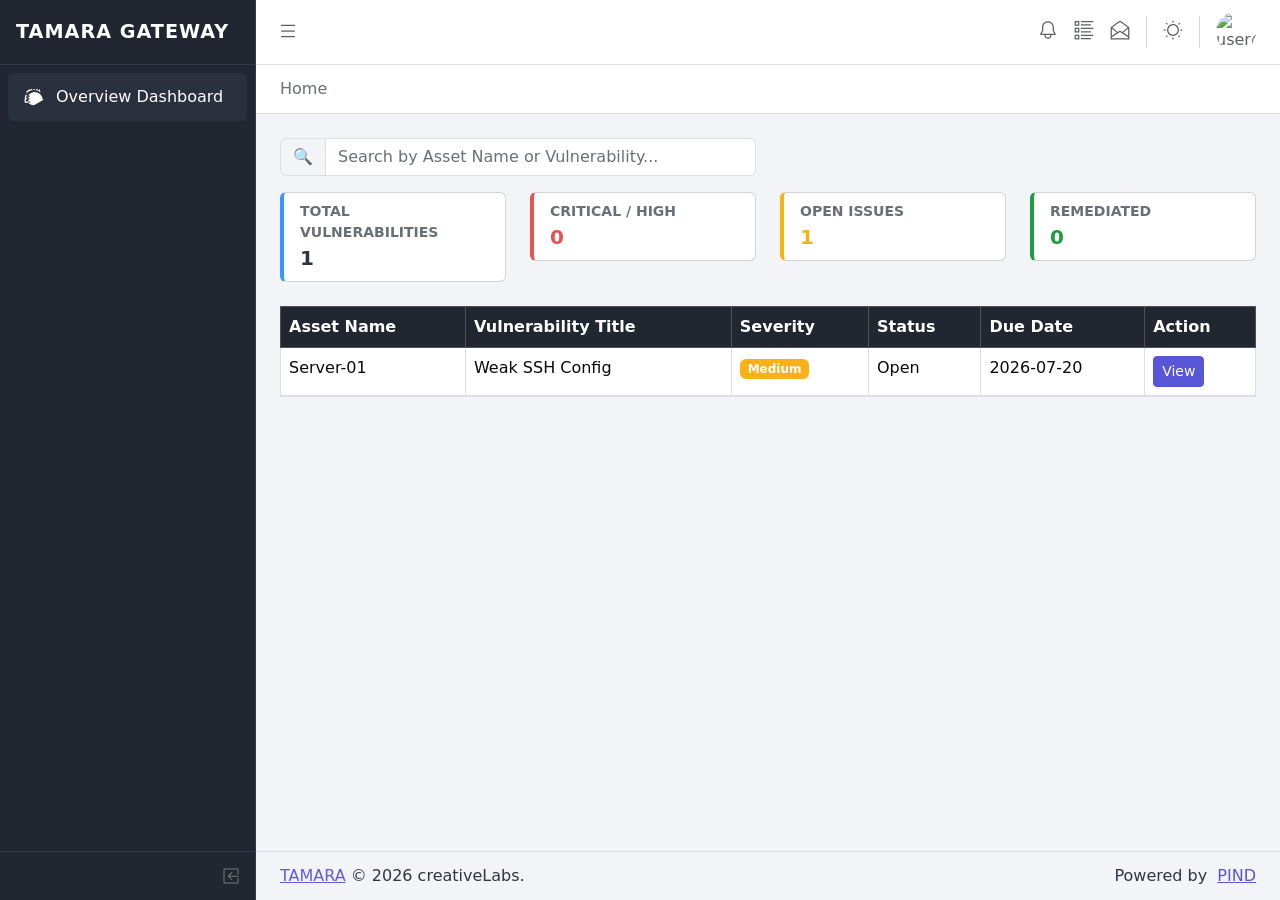
==== dashboard.html @ c519405f "Feat: Completed dynamic dashboard engine with live metrics summary and real-time search" ====
<!doctype html>

<html lang="en">
  <head>
    <base href="./" />
    <meta charset="utf-8" />
    <meta http-equiv="X-UA-Compatible" content="IE=edge" />
    <meta
      name="viewport"
      content="width=device-width, initial-scale=1.0, shrink-to-fit=no"
    />
    <meta
      name="description"
      content="CoreUI - Open Source Bootstrap Admin Template"
    />
    <meta name="author" content="Łukasz Holeczek" />
    <meta
      name="keyword"
      content="Bootstrap,Admin,Template,Open,Source,jQuery,CSS,HTML,RWD,Dashboard"
    />
    <title>TAMARA-DASHBOARD</title>
    <link rel="manifest" href="assets/favicon/manifest.json" />
    <meta name="msapplication-TileColor" content="#ffffff" />
    <meta
      name="msapplication-TileImage"
      content="assets/favicon/ms-icon-144x144.png"
    />
    <meta name="theme-color" content="#ffffff" />
    <!-- Vendors styles-->
    <link rel="stylesheet" href="vendors/simplebar/css/simplebar.css" />
    <link rel="stylesheet" href="css/vendors/simplebar.css" />
    <!-- Main styles for this application-->
    <link href="css/style.css" rel="stylesheet" />
    <!-- We use those styles to show code examples, you should remove them in your application.-->
    <link href="css/examples.css" rel="stylesheet" />
    <script src="js/config.js"></script>
    <script src="js/color-modes.js"></script>
  </head>
  <body>
    <div class="sidebar sidebar-dark sidebar-fixed border-end" id="sidebar">
      <div class="sidebar-header border-bottom">
        <div class="sidebar-brand me-auto">
          <span
            style="
              font-size: 1.2rem;
              font-weight: 700;
              color: #fff;
              letter-spacing: 1px;
            "
            >TAMARA GATEWAY</span
          >
        </div>
        <button
          class="btn-close d-lg-none"
          type="button"
          data-coreui-theme="dark"
          aria-label="Close"
          onclick="
            coreui.Sidebar.getInstance(
              document.querySelector('#sidebar'),
            ).toggle()
          "
        ></button>
      </div>
      <ul class="sidebar-nav" data-coreui="navigation" data-simplebar>
        <li class="nav-item">
          <a class="nav-link active" href="dashboard.html">
            <svg
              class="nav-icon"
              xmlns="http://www.w3.org/2000/svg"
              viewBox="0 0 512 512"
            >
              <path
                fill="var(--ci-primary-color, currentColor)"
                d="M425.706 142.294A240 240 0 0 0 16 312v88h144v-32H48v-56h32v-32H48v-40h32v-32H48v-40h32v-32H48v-8.833A208 208 0 0 1 208 48v32h32V48h40v32h32V48h40v32h32V48h8.833M256 464a208 208 0 0 1-144-55.706V392h32v-32h-32v-40h32v-32h-32v-40h32v-32h-32v-8.833A208 208 0 0 1 464 256c0 28.833 13.8 54.141 35.294 69.183 144.135a64.141 64.141 0 1 1 32-32 32.036 32.036 0 0 0 1-32 32"
                class="ci-primary"
              />
            </svg>
            Overview Dashboard
          </a>
        </li>
      </ul>
      <!-- End of sidebar-->
      <div class="sidebar-footer border-top d-none d-md-flex">
        <button
          class="sidebar-toggler"
          type="button"
          data-coreui-toggle="unfoldable"
        ></button>
      </div>
    </div>
    <div class="wrapper d-flex flex-column min-vh-100">
      <header class="header header-sticky p-0 mb-4">
        <div class="container-fluid border-bottom px-4">
          <button
            class="header-toggler"
            type="button"
            onclick="
              coreui.Sidebar.getInstance(
                document.querySelector('#sidebar'),
              ).toggle()
            "
            style="margin-inline-start: -14px"
          >
            <svg
              class="icon icon-lg"
              xmlns="http://www.w3.org/2000/svg"
              viewBox="0 0 512 512"
            >
              <path
                fill="var(--ci-primary-color, currentcolor)"
                d="M80 96h352v32H80zm0 144h352v32H80zm0 144h352v32H80z"
                class="ci-primary"
              />
            </svg>
          </button>
          <ul class="header-nav ms-auto">
            <li class="nav-item">
              <a class="nav-link" href="#">
                <svg
                  class="icon icon-lg"
                  xmlns="http://www.w3.org/2000/svg"
                  viewBox="0 0 512 512"
                >
                  <path
                    fill="var(--ci-primary-color, currentcolor)"
                    d="m450.27 348.569-43.67-80.624V184c0-83.813-68.187-152-152-152s-152 68.187-152 152v83.945l-43.672 80.623A24 24 0 0 0 80.031 384h86.935a89 89 0 0 0-.367 8 88 88 0 0 0 176 0c0-2.7-.129-5.364-.367-8h86.935a24 24 0 0 0 21.1-35.431ZM310.6 392a56 56 0 1 1-111.419-8h110.837a56 56 0 0 1 .582 8M93.462 352l41.138-75.945V184a120 120 0 0 1 240 0v92.055L415.736 352Z"
                    class="ci-primary"
                  />
                </svg>
              </a>
            </li>
            <li class="nav-item">
              <a class="nav-link" href="#">
                <svg
                  class="icon icon-lg"
                  xmlns="http://www.w3.org/2000/svg"
                  viewBox="0 0 512 512"
                >
                  <path
                    fill="var(--ci-primary-color, currentcolor)"
                    d="M136 24H16v120h120Zm-32 88H48V56h56Zm32 88H16v120h120Zm-32 88H48v-56h56Zm32 88H16v120h120Zm-32 88H48v-56h56Zm72-440.002h320v32H176zm0 88h256v32H176zm0 88h320v32H176zm0 88h256v32H176zm0 176h256v32H176zm0-88h320v32H176z"
                    class="ci-primary"
                  />
                </svg>
              </a>
            </li>
            <li class="nav-item">
              <a class="nav-link" href="#">
                <svg
                  class="icon icon-lg"
                  xmlns="http://www.w3.org/2000/svg"
                  viewBox="0 0 512 512"
                >
                  <path
                    fill="var(--ci-primary-color, currentcolor)"
                    d="M274.6 25.623a32.01 32.01 0 0 0-37.2 0L16 183.766V496h480V183.766ZM464 402.693 339.97 322.96 464 226.492ZM256 51.662 454.429 193.4 311.434 304.615 256 268.979l-55.434 35.636L57.571 193.4ZM48 226.492l124.03 96.468L48 402.693ZM464 464H48v-23.265l208-133.714 208 133.714Z"
                    class="ci-primary"
                  />
                </svg>
              </a>
            </li>
          </ul>
          <ul class="header-nav">
            <li class="nav-item py-1">
              <div class="vr h-100 mx-2 text-body text-opacity-75"></div>
            </li>
            <li class="nav-item dropdown">
              <button
                class="btn btn-link nav-link py-2 px-2 d-flex align-items-center"
                type="button"
                aria-expanded="false"
                data-coreui-toggle="dropdown"
              >
                <svg
                  class="icon icon-lg theme-icon-active"
                  xmlns="http://www.w3.org/2000/svg"
                  viewBox="0 0 512 512"
                >
                  <path
                    fill="var(--ci-primary-color, currentcolor)"
                    d="M256 16C123.452 16 16 123.452 16 256s107.452 240 240 240 240-107.452 240-240S388.548 16 256 16m-22 446.849a208.35 208.35 0 0 1-169.667-125.9c-.364-.859-.706-1.724-1.057-2.587L234 429.939Zm0-69.582L50.889 290.76A210 210 0 0 1 48 256q0-9.912.922-19.67L234 339.939Zm0-90L54.819 202.96a206 206 0 0 1 9.514-27.913Q67.1 168.5 70.3 162.191L234 253.934Zm0-86.015L86.914 134.819a209.4 209.4 0 0 1 22.008-25.9q3.72-3.72 7.6-7.228L234 166.027Zm0-87.708-89.648-49.093A206.95 206.95 0 0 1 234 49.151ZM464 256a207.775 207.775 0 0 1-198 207.761V48.239A207.79 207.79 0 0 1 464 256"
                    class="ci-primary"
                  />
                </svg>
              </button>
              <ul
                class="dropdown-menu dropdown-menu-end"
                style="--cui-dropdown-min-width: 8rem"
              >
                <li>
                  <button
                    class="dropdown-item d-flex align-items-center"
                    type="button"
                    data-coreui-theme-value="light"
                  >
                    <svg
                      class="icon icon-lg me-3"
                      xmlns="http://www.w3.org/2000/svg"
                      viewBox="0 0 512 512"
                    >
                      <path
                        fill="var(--ci-primary-color, currentcolor)"
                        d="M256 104c-83.813 0-152 68.187-152 152s68.187 152 152 152 152-68.187 152-152-68.187-152-152-152m0 272a120 120 0 1 1 120-120 120.136 120.136 0 0 1-120 120M240 16h32v48h-32zm0 432h32v48h-32zm208-208h48v32h-48zm-432 0h48v32H16zm372.687 171.314 22.627-22.627 32 32-22.627 22.627zm-320-320 22.628-22.628 32 32-22.628 22.628zm-.002 329.375 32-32 22.628 22.626-32 32zm320.002-320.003 32-32 22.628 22.628-32 32z"
                        class="ci-primary"
                      />
                    </svg>
                    Light
                  </button>
                </li>
                <li>
                  <button
                    class="dropdown-item d-flex align-items-center"
                    type="button"
                    data-coreui-theme-value="dark"
                  >
                    <svg
                      class="icon icon-lg me-3"
                      xmlns="http://www.w3.org/2000/svg"
                      viewBox="0 0 512 512"
                    >
                      <path
                        fill="var(--ci-primary-color, currentcolor)"
                        d="M268.279 496c-67.574 0-130.978-26.191-178.534-73.745S16 311.293 16 243.718A252.25 252.25 0 0 1 154.183 18.676a24.44 24.44 0 0 1 34.46 28.958 220.12 220.12 0 0 0 54.8 220.923A218.75 218.75 0 0 0 399.085 333.2a220.2 220.2 0 0 0 65.277-9.846 24.439 24.439 0 0 1 28.959 34.461A252.26 252.26 0 0 1 268.279 496M153.31 55.781A219.3 219.3 0 0 0 48 243.718C48 365.181 146.816 464 268.279 464a219.3 219.3 0 0 0 187.938-105.31 253 253 0 0 1-57.13 6.513 250.54 250.54 0 0 1-178.268-74.016 252.15 252.15 0 0 1-67.509-235.4Z"
                        class="ci-primary"
                      />
                    </svg>
                    Dark
                  </button>
                </li>
                <li>
                  <button
                    class="dropdown-item d-flex align-items-center active"
                    type="button"
                    data-coreui-theme-value="auto"
                  >
                    <svg
                      class="icon icon-lg me-3"
                      xmlns="http://www.w3.org/2000/svg"
                      viewBox="0 0 512 512"
                    >
                      <path
                        fill="var(--ci-primary-color, currentcolor)"
                        d="M256 16C123.452 16 16 123.452 16 256s107.452 240 240 240 240-107.452 240-240S388.548 16 256 16m-22 446.849a208.35 208.35 0 0 1-169.667-125.9c-.364-.859-.706-1.724-1.057-2.587L234 429.939Zm0-69.582L50.889 290.76A210 210 0 0 1 48 256q0-9.912.922-19.67L234 339.939Zm0-90L54.819 202.96a206 206 0 0 1 9.514-27.913Q67.1 168.5 70.3 162.191L234 253.934Zm0-86.015L86.914 134.819a209.4 209.4 0 0 1 22.008-25.9q3.72-3.72 7.6-7.228L234 166.027Zm0-87.708-89.648-49.093A206.95 206.95 0 0 1 234 49.151ZM464 256a207.775 207.775 0 0 1-198 207.761V48.239A207.79 207.79 0 0 1 464 256"
                        class="ci-primary"
                      />
                    </svg>
                    Auto
                  </button>
                </li>
              </ul>
            </li>
            <li class="nav-item py-1">
              <div class="vr h-100 mx-2 text-body text-opacity-75"></div>
            </li>
            <li class="nav-item dropdown">
              <a
                class="nav-link py-0 pe-0"
                data-coreui-toggle="dropdown"
                href="#"
                role="button"
                aria-haspopup="true"
                aria-expanded="false"
              >
                <div class="avatar avatar-md">
                  <img
                    class="avatar-img"
                    src="assets/img/avatars/8.jpg"
                    alt="user@email.com"
                  />
                </div>
              </a>
              <div class="dropdown-menu dropdown-menu-end pt-0">
                <div
                  class="dropdown-header bg-body-tertiary text-body-secondary fw-semibold rounded-top mb-2"
                >
                  Account
                </div>
                <a class="dropdown-item" href="#">
                  <svg
                    class="icon me-2"
                    xmlns="http://www.w3.org/2000/svg"
                    viewBox="0 0 512 512"
                  >
                    <path
                      fill="var(--ci-primary-color, currentcolor)"
                      d="m450.27 348.569-43.67-80.624V184c0-83.813-68.187-152-152-152s-152 68.187-152 152v83.945l-43.672 80.623A24 24 0 0 0 80.031 384h86.935a89 89 0 0 0-.367 8 88 88 0 0 0 176 0c0-2.7-.129-5.364-.367-8h86.935a24 24 0 0 0 21.1-35.431ZM310.6 392a56 56 0 1 1-111.419-8h110.837a56 56 0 0 1 .582 8M93.462 352l41.138-75.945V184a120 120 0 0 1 240 0v92.055L415.736 352Z"
                      class="ci-primary"
                    />
                  </svg>
                  Updates
                  <span class="badge badge-sm bg-info ms-2">8</span>
                </a>
                <a class="dropdown-item" href="#">
                  <svg
                    class="icon me-2"
                    xmlns="http://www.w3.org/2000/svg"
                    viewBox="0 0 512 512"
                  >
                    <path
                      fill="var(--ci-primary-color, currentcolor)"
                      d="M274.6 25.623a32.01 32.01 0 0 0-37.2 0L16 183.766V496h480V183.766ZM464 402.693 339.97 322.96 464 226.492ZM256 51.662 454.429 193.4 311.434 304.615 256 268.979l-55.434 35.636L57.571 193.4ZM48 226.492l124.03 96.468L48 402.693ZM464 464H48v-23.265l208-133.714 208 133.714Z"
                      class="ci-primary"
                    />
                  </svg>
                  Messages
                  <span class="badge badge-sm bg-success ms-2">42</span>
                </a>
                <a class="dropdown-item" href="#">
                  <svg
                    class="icon me-2"
                    xmlns="http://www.w3.org/2000/svg"
                    viewBox="0 0 512 512"
                  >
                    <path
                      fill="var(--ci-primary-color, currentcolor)"
                      d="m222.085 235.644-62.01-62.01L81.8 251.905l62.009 62.01-.04.04 66.958 66.957 11.354 11.275.04.039 66.957-66.957 11.273-11.354 202.277-202.271-78.272-78.271Zm44.33 66.958-11.274 11.353-33.057 33.056-.04-.039-33.017-33.017.04-.04-62.009-62.01 33.016-33.016 62.01 62.009L424.356 78.627l33.017 33.017Z"
                      class="ci-primary"
                    />
                    <path
                      fill="var(--ci-primary-color, currentcolor)"
                      d="M448 464H48V64h300.22l32-32H16v464h464V179.095l-32 32z"
                      class="ci-primary"
                    />
                  </svg>
                  Tasks
                </a>
                <a class="dropdown-item" href="#">
                  <svg
                    class="icon me-2"
                    xmlns="http://www.w3.org/2000/svg"
                    viewBox="0 0 512 512"
                  >
                    <path
                      fill="var(--ci-primary-color, currentcolor)"
                      d="M496 496h-47.229l-69.522-128H40a24.03 24.03 0 0 1-24-24V40a24.03 24.03 0 0 1 24-24h432a24.03 24.03 0 0 1 24 24ZM48 336h350.284L464 456.993V48H48Z"
                      class="ci-primary"
                    />
                  </svg>
                  Comments
                </a>
                <div
                  class="dropdown-header bg-body-tertiary text-body-secondary fw-semibold my-2"
                >
                  <div class="fw-semibold">Settings</div>
                </div>
                <a class="dropdown-item" href="#">
                  <svg
                    class="icon me-2"
                    xmlns="http://www.w3.org/2000/svg"
                    viewBox="0 0 512 512"
                  >
                    <path
                      fill="var(--ci-primary-color, currentcolor)"
                      d="m411.6 343.656-72.823-47.334 27.455-50.334A80.2 80.2 0 0 0 376 207.681V128a112 112 0 0 0-224 0v79.681a80.24 80.24 0 0 0 9.768 38.308l27.455 50.333-72.823 47.334A79.72 79.72 0 0 0 80 410.732V496h368v-85.268a79.73 79.73 0 0 0-36.4-67.076M416 464H112v-53.268a47.84 47.84 0 0 1 21.841-40.246l97.66-63.479-41.64-76.341A48.15 48.15 0 0 1 184 207.681V128a80 80 0 0 1 160 0v79.681a48.15 48.15 0 0 1-5.861 22.985L296.5 307.007l97.662 63.479A47.84 47.84 0 0 1 416 410.732Z"
                      class="ci-primary"
                    />
                  </svg>
                  Profile
                </a>
                <a class="dropdown-item" href="#">
                  <svg
                    class="icon me-2"
                    xmlns="http://www.w3.org/2000/svg"
                    viewBox="0 0 512 512"
                  >
                    <path
                      fill="var(--ci-primary-color, currentcolor)"
                      d="M245.151 168a88 88 0 1 0 88 88 88.1 88.1 0 0 0-88-88m0 144a56 56 0 1 1 56-56 56.063 56.063 0 0 1-56 56"
                      class="ci-primary"
                    />
                    <path
                      fill="var(--ci-primary-color, currentcolor)"
                      d="m464.7 322.319-31.77-26.153a193.1 193.1 0 0 0 0-80.332l31.77-26.153a19.94 19.94 0 0 0 4.606-25.439l-32.612-56.483a19.936 19.936 0 0 0-24.337-8.73l-38.561 14.447a192 192 0 0 0-69.54-40.192l-6.766-40.571A19.936 19.936 0 0 0 277.762 16H212.54a19.94 19.94 0 0 0-19.728 16.712l-6.762 40.572a192 192 0 0 0-69.54 40.192L77.945 99.027a19.94 19.94 0 0 0-24.334 8.731L21 164.245a19.94 19.94 0 0 0 4.61 25.438l31.767 26.151a193.1 193.1 0 0 0 0 80.332l-31.77 26.153A19.94 19.94 0 0 0 21 347.758l32.612 56.483a19.94 19.94 0 0 0 24.337 8.73l38.562-14.447a192 192 0 0 0 69.54 40.192l6.762 40.571A19.94 19.94 0 0 0 212.54 496h65.222a19.936 19.936 0 0 0 19.728-16.712l6.763-40.572a192 192 0 0 0 69.54-40.192l38.564 14.449a19.94 19.94 0 0 0 24.334-8.731l32.609-56.487a19.94 19.94 0 0 0-4.6-25.436m-50.636 57.12-48.109-18.024-7.285 7.334a159.96 159.96 0 0 1-72.625 41.973l-10 2.636L267.6 464h-44.89l-8.442-50.642-10-2.636a159.96 159.96 0 0 1-72.625-41.973l-7.285-7.334-48.117 18.024L53.8 340.562l39.629-32.624-2.7-9.973a160.9 160.9 0 0 1 0-83.93l2.7-9.972L53.8 171.439l22.446-38.878 48.109 18.024 7.285-7.334a159.96 159.96 0 0 1 72.625-41.973l10-2.636L222.706 48H267.6l8.442 50.642 10 2.636a159.96 159.96 0 0 1 72.625 41.973l7.285 7.334 48.109-18.024 22.447 38.877-39.629 32.625 2.7 9.972a160.9 160.9 0 0 1 0 83.93l-2.7 9.973 39.629 32.623Z"
                      class="ci-primary"
                    />
                  </svg>
                  Settings
                </a>
                <a class="dropdown-item" href="#">
                  <svg
                    class="icon me-2"
                    xmlns="http://www.w3.org/2000/svg"
                    viewBox="0 0 512 512"
                  >
                    <path
                      fill="var(--ci-primary-color, currentcolor)"
                      d="M472 72H40a24.03 24.03 0 0 0-24 24v320a24.03 24.03 0 0 0 24 24h432a24.03 24.03 0 0 0 24-24V96a24.03 24.03 0 0 0-24-24m-8 32v64H48v-64ZM48 408V232h416v176Z"
                      class="ci-primary"
                    />
                    <path
                      fill="var(--ci-primary-color, currentcolor)"
                      d="M88 312h64v32H88zm96 0h64v32h-64z"
                      class="ci-primary"
                    />
                  </svg>
                  Payments
                </a>
                <a class="dropdown-item" href="#">
                  <svg
                    class="icon me-2"
                    xmlns="http://www.w3.org/2000/svg"
                    viewBox="0 0 512 512"
                  >
                    <path
                      fill="var(--ci-primary-color, currentcolor)"
                      d="M334.627 16H48v480h424V153.373ZM440 166.627V168H320V48h1.373ZM80 464V48h208v152h152v264Z"
                      class="ci-primary"
                    />
                  </svg>
                  Projects
                </a>
                <div class="dropdown-divider"></div>
                <a class="dropdown-item" href="#">
                  <svg
                    class="icon me-2"
                    xmlns="http://www.w3.org/2000/svg"
                    viewBox="0 0 512 512"
                  >
                    <path
                      fill="var(--ci-primary-color, currentcolor)"
                      d="M384 200v-56a128 128 0 0 0-256 0v56H88v128c0 92.635 75.364 168 168 168s168-75.365 168-168V200Zm-224-56a96 96 0 0 1 192 0v56H160Zm232 184c0 74.99-61.01 136-136 136s-136-61.01-136-136v-96h272Z"
                      class="ci-primary"
                    />
                  </svg>
                  Lock Account
                </a>
                <a class="dropdown-item" href="/authentication/login.html">
                  <svg
                    class="icon me-2"
                    xmlns="http://www.w3.org/2000/svg"
                    viewBox="0 0 512 512"
                  >
                    <path
                      fill="var(--ci-primary-color, currentcolor)"
                      d="M77.155 272.034H351.75v-32.001H77.155l75.053-75.053v-.001l-22.628-22.626-113.681 113.68.001.001h-.001L129.58 369.715l22.628-22.627v-.001z"
                      class="ci-primary"
                    />
                    <path
                      fill="var(--ci-primary-color, currentcolor)"
                      d="M160 16v32h304v416H160v32h336V16z"
                      class="ci-primary"
                    />
                  </svg>
                  Logout
                </a>
              </div>
            </li>
          </ul>
        </div>
        <div class="container-fluid px-4">
          <nav aria-label="breadcrumb">
            <ol class="breadcrumb my-0">
              <li class="breadcrumb-item active"><span>Home</span></li>
            </ol>
          </nav>
        </div>
      </header>
      <div class="body flex-grow-1">
        <div class="container-lg px-4">
          <!-- Search Bar Component -->
          <div class="row mb-3">
            <div class="col-md-6">
              <div class="input-group">
                <span class="input-group-text bg-light"
                  ><i class="cil-search"></i> 🔍</span
                >
                <input
                  type="text"
                  id="search-input"
                  class="form-control"
                  placeholder="Search by Asset Name or Vulnerability..."
                />
              </div>
            </div>
          </div>
          <!-- The metric card-->
          <div class="row mb-4">
            <!-- Total Vulnerabilities Card -->
            <div class="col-6 col-lg-3">
              <div
                class="card border-start border-start-4 border-start-info px-3 py-2"
              >
                <div
                  class="text-medium-emphasis small text-uppercase fw-semibold"
                >
                  Total Vulnerabilities
                </div>
                <div class="fs-5 fw-semibold" id="total-vulns">0</div>
              </div>
            </div>
            <!-- Critical/High Card -->
            <div class="col-6 col-lg-3">
              <div
                class="card border-start border-start-4 border-start-danger px-3 py-2"
              >
                <div
                  class="text-medium-emphasis small text-uppercase fw-semibold"
                >
                  Critical / High
                </div>
                <div class="fs-5 fw-semibold text-danger" id="critical-vulns">
                  0
                </div>
              </div>
            </div>
            <!-- Open Issues Card -->
            <div class="col-6 col-lg-3">
              <div
                class="card border-start border-start-4 border-start-warning px-3 py-2"
              >
                <div
                  class="text-medium-emphasis small text-uppercase fw-semibold"
                >
                  Open Issues
                </div>
                <div class="fs-5 fw-semibold text-warning" id="open-vulns">
                  0
                </div>
              </div>
            </div>
            <!-- Remediated Card -->
            <div class="col-6 col-lg-3">
              <div
                class="card border-start border-start-4 border-start-success px-3 py-2"
              >
                <div
                  class="text-medium-emphasis small text-uppercase fw-semibold"
                >
                  Remediated
                </div>
                <div
                  class="fs-5 fw-semibold text-success"
                  id="remediated-vulns"
                >
                  0
                </div>
              </div>
            </div>
          </div>
          <!-- ⬆️ END OF METRICS ROW ⬆️ -->

          <!-- Table Wrapper -->
          <div class="table-responsive">
            <table class="table table-hover table-bordered">
              <thead class="table-dark">
                <tr>
                  <th>Asset Name</th>
                  <th>Vulnerability Title</th>
                  <th>Severity</th>
                  <th>Status</th>
                  <th>Due Date</th>
                  <th>Action</th>
                  <!-- This is the button to click -->
                </tr>
              </thead>
              <tbody id="vulnerability-table-body">
                <tr>
                  <td>Server-01</td>
                  <td>Weak SSH Config</td>
                  <td><span class="badge bg-warning">Medium</span></td>
                  <td>Open</td>
                  <td>2026-07-20</td>
                  <td>
                    <button
                      class="btn btn-sm btn-primary"
                      type="button"
                      data-coreui-toggle="collapse"
                      data-coreui-target="#details1"
                    >
                      View
                    </button>
                  </td>
                </tr>
                <!-- Collapsible Row with all 7 fields + Assigned To -->
                <tr>
                  <td colspan="6" class="p-0">
                    <div class="collapse" id="details1">
                      <div class="card card-body">
                        <strong>IP Address:</strong> 192.168.1.10 |
                        <strong>CVSS:</strong> 5.8 |
                        <strong>CVE ID:</strong> CVE-2026-1234
                        <p>
                          <strong>Description:</strong> The SSH server allows
                          insecure ciphers.
                        </p>
                        <p>
                          <strong>Recommendation:</strong> Disable weak ciphers
                          in sshd_config.
                        </p>
                        <p><strong>Assigned To:</strong> Mariana</p>
                        <p><strong>Evidence:</strong> [Link to Screenshot]</p>
                      </div>
                    </div>
                  </td>
                </tr>
              </tbody>
            </table>
          </div>
        </div>
      </div>
      <footer class="footer px-4">
        <div>
          <span
            style="
              color: #1908d6a7;
              text-decoration: underline;
              cursor: pointer;
            "
            >TAMARA</span
          >

          &copy; 2026 creativeLabs.
        </div>
        <div class="ms-auto">
          Powered by&nbsp;
          <a href="https://pindfoundation.org/about-us/">PIND</a>
        </div>
      </footer>
    </div>
    <!-- CoreUI and necessary plugins-->
    <script src="vendors/@coreui/coreui/js/coreui.bundle.min.js"></script>
    <script src="vendors/simplebar/js/simplebar.min.js"></script>
    <script>
      const header = document.querySelector("header.header");

      document.addEventListener("scroll", () => {
        if (header) {
          header.classList.toggle(
            "shadow-sm",
            document.documentElement.scrollTop > 0,
          );
        }
      });
    </script>

    <script src="dashboard.js"></script>
  </body>
</html>
---- vendors/simplebar/css/simplebar.css ----
[data-simplebar] {
  position: relative;
  flex-direction: column;
  flex-wrap: wrap;
  justify-content: flex-start;
  align-content: flex-start;
  align-items: flex-start;
}

.simplebar-wrapper {
  overflow: hidden;
  width: inherit;
  height: inherit;
  max-width: inherit;
  max-height: inherit;
}

.simplebar-mask {
  direction: inherit;
  position: absolute;
  overflow: hidden;
  padding: 0;
  margin: 0;
  left: 0;
  top: 0;
  bottom: 0;
  right: 0;
  width: auto !important;
  height: auto !important;
  z-index: 0;
}

.simplebar-offset {
  direction: inherit !important;
  box-sizing: inherit !important;
  resize: none !important;
  position: absolute;
  top: 0;
  left: 0;
  bottom: 0;
  right: 0;
  padding: 0;
  margin: 0;
  -webkit-overflow-scrolling: touch;
}

.simplebar-content-wrapper {
  direction: inherit;
  box-sizing: border-box !important;
  position: relative;
  display: block;
  height: 100%; /* Required for horizontal native scrollbar to not appear if parent is taller than natural height */
  width: auto;
  max-width: 100%; /* Not required for horizontal scroll to trigger */
  max-height: 100%; /* Needed for vertical scroll to trigger */
  overflow: auto;
  scrollbar-width: none;
  -ms-overflow-style: none;
}

.simplebar-content-wrapper::-webkit-scrollbar,
.simplebar-hide-scrollbar::-webkit-scrollbar {
  display: none;
  width: 0;
  height: 0;
}

.simplebar-content:before,
.simplebar-content:after {
  content: ' ';
  display: table;
}

.simplebar-placeholder {
  max-height: 100%;
  max-width: 100%;
  width: 100%;
  pointer-events: none;
}

.simplebar-height-auto-observer-wrapper {
  box-sizing: inherit !important;
  height: 100%;
  width: 100%;
  max-width: 1px;
  position: relative;
  float: left;
  max-height: 1px;
  overflow: hidden;
  z-index: -1;
  padding: 0;
  margin: 0;
  pointer-events: none;
  flex-grow: inherit;
  flex-shrink: 0;
  flex-basis: 0;
}

.simplebar-height-auto-observer {
  box-sizing: inherit;
  display: block;
  opacity: 0;
  position: absolute;
  top: 0;
  left: 0;
  height: 1000%;
  width: 1000%;
  min-height: 1px;
  min-width: 1px;
  overflow: hidden;
  pointer-events: none;
  z-index: -1;
}

.simplebar-track {
  z-index: 1;
  position: absolute;
  right: 0;
  bottom: 0;
  pointer-events: none;
  overflow: hidden;
}

[data-simplebar].simplebar-dragging {
  pointer-events: none;
  -webkit-touch-callout: none;
  -webkit-user-select: none;
  -khtml-user-select: none;
  -moz-user-select: none;
  -ms-user-select: none;
  user-select: none;
}

[data-simplebar].simplebar-dragging .simplebar-content {
  pointer-events: none;
  -webkit-touch-callout: none;
  -webkit-user-select: none;
  -khtml-user-select: none;
  -moz-user-select: none;
  -ms-user-select: none;
  user-select: none;
}

[data-simplebar].simplebar-dragging .simplebar-track {
  pointer-events: all;
}

.simplebar-scrollbar {
  position: absolute;
  left: 0;
  right: 0;
  min-height: 10px;
}

.simplebar-scrollbar:before {
  position: absolute;
  content: '';
  background: black;
  border-radius: 7px;
  left: 2px;
  right: 2px;
  opacity: 0;
  transition: opacity 0.2s 0.5s linear;
}

.simplebar-scrollbar.simplebar-visible:before {
  opacity: 0.5;
  transition-delay: 0s;
  transition-duration: 0s;
}

.simplebar-track.simplebar-vertical {
  top: 0;
  width: 11px;
}

.simplebar-scrollbar:before {
  top: 2px;
  bottom: 2px;
  left: 2px;
  right: 2px;
}

.simplebar-track.simplebar-horizontal {
  left: 0;
  height: 11px;
}

.simplebar-track.simplebar-horizontal .simplebar-scrollbar {
  right: auto;
  left: 0;
  top: 0;
  bottom: 0;
  min-height: 0;
  min-width: 10px;
  width: auto;
}

/* Rtl support */
[data-simplebar-direction='rtl'] .simplebar-track.simplebar-vertical {
  right: auto;
  left: 0;
}

.simplebar-dummy-scrollbar-size {
  direction: rtl;
  position: fixed;
  opacity: 0;
  visibility: hidden;
  height: 500px;
  width: 500px;
  overflow-y: hidden;
  overflow-x: scroll;
  -ms-overflow-style: scrollbar !important;
}

.simplebar-dummy-scrollbar-size > div {
  width: 200%;
  height: 200%;
  margin: 10px 0;
}

.simplebar-hide-scrollbar {
  position: fixed;
  left: 0;
  visibility: hidden;
  overflow-y: scroll;
  scrollbar-width: none;
  -ms-overflow-style: none;
}
---- css/vendors/simplebar.css ----
.simplebar-content {
  display: flex;
  flex-direction: column;
  min-height: 100%;
}

/*# sourceMappingURL=simplebar.css.map */
---- css/examples.css ----
/* stylelint-disable scss/selector-no-redundant-nesting-selector */
.example:not(:first-child) {
  margin-top: 1.5rem;
}
.example .tab-content {
  background-color: rgba(var(--cui-tertiary-bg-rgb), 0.75);
}
.example + p {
  margin-top: 1.5rem;
}
.example .preview + p {
  margin-top: 2rem;
}
.example .preview > .form-control + .form-control {
  margin-top: 0.5rem;
}
.example .preview > .nav + .nav,
.example .preview > .alert + .alert,
.example .preview > .navbar + .navbar,
.example .preview > .progress + .progress {
  margin-top: 1rem;
}
.example .preview > .dropdown-menu {
  position: static;
  display: block;
}
.example .preview > :last-child {
  margin-bottom: 0;
}
.example .preview > svg + svg,
.example .preview > img + img {
  margin-left: 0.5rem;
}
.example .preview > .btn,
.example .preview > .btn-group {
  margin: 0.25rem 0.125rem;
}
.example .preview > .btn-toolbar + .btn-toolbar {
  margin-top: 0.5rem;
}
.example .preview > .list-group {
  max-width: 400px;
}
.example .preview > [class*=list-group-horizontal] {
  max-width: 100%;
}
.example .preview .fixed-top,
.example .preview .sticky-top {
  position: static;
  margin: -1rem -1rem 1rem;
}
.example .preview .fixed-bottom {
  position: static;
  margin: 1rem -1rem -1rem;
}
@media (min-width: 576px) {
  .example .preview .fixed-top,
  .example .preview .sticky-top {
    margin: -1.5rem -1.5rem 1rem;
  }
  .example .preview .fixed-bottom {
    margin: 1rem -1.5rem -1.5rem;
  }
}
.example .preview .pagination {
  margin-top: 0.5rem;
  margin-bottom: 0.5rem;
}
.example .preview .docs-example-modal .modal {
  position: static;
  display: block;
}

/*# sourceMappingURL=examples.css.map */
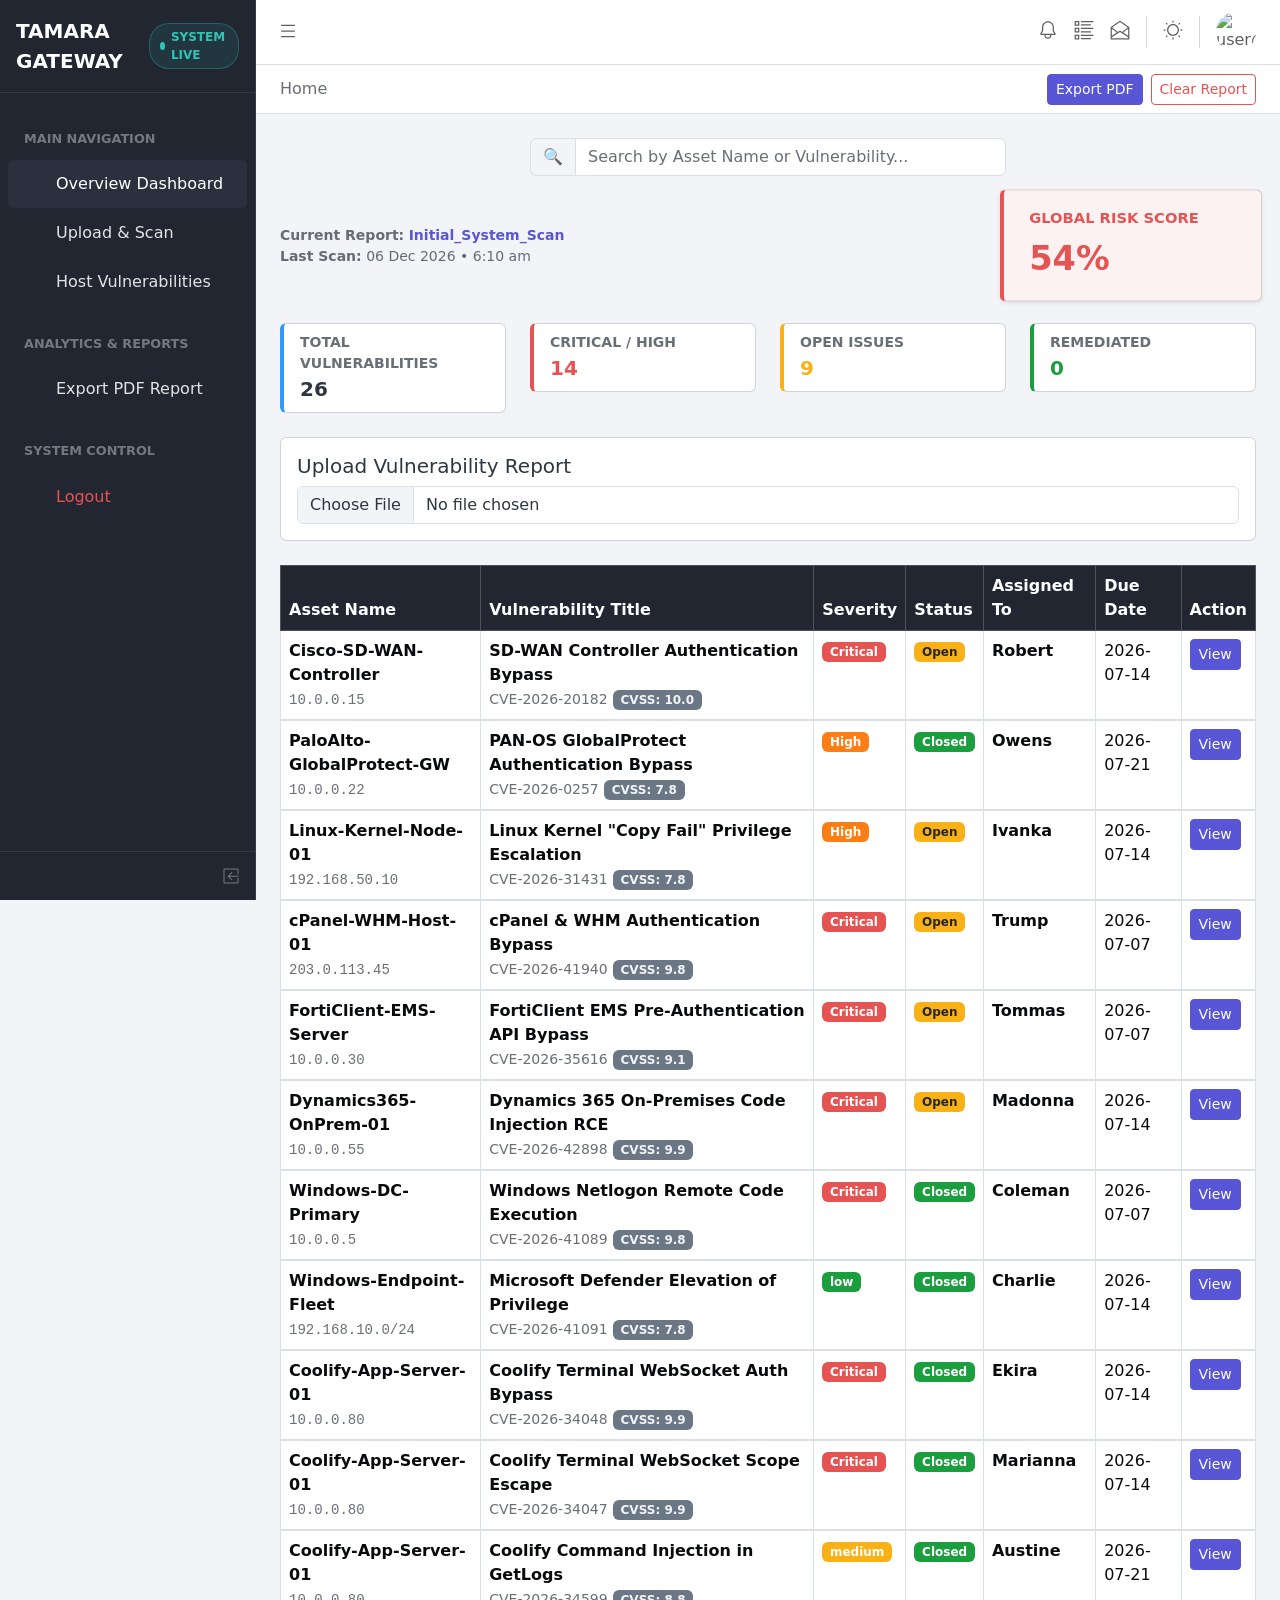
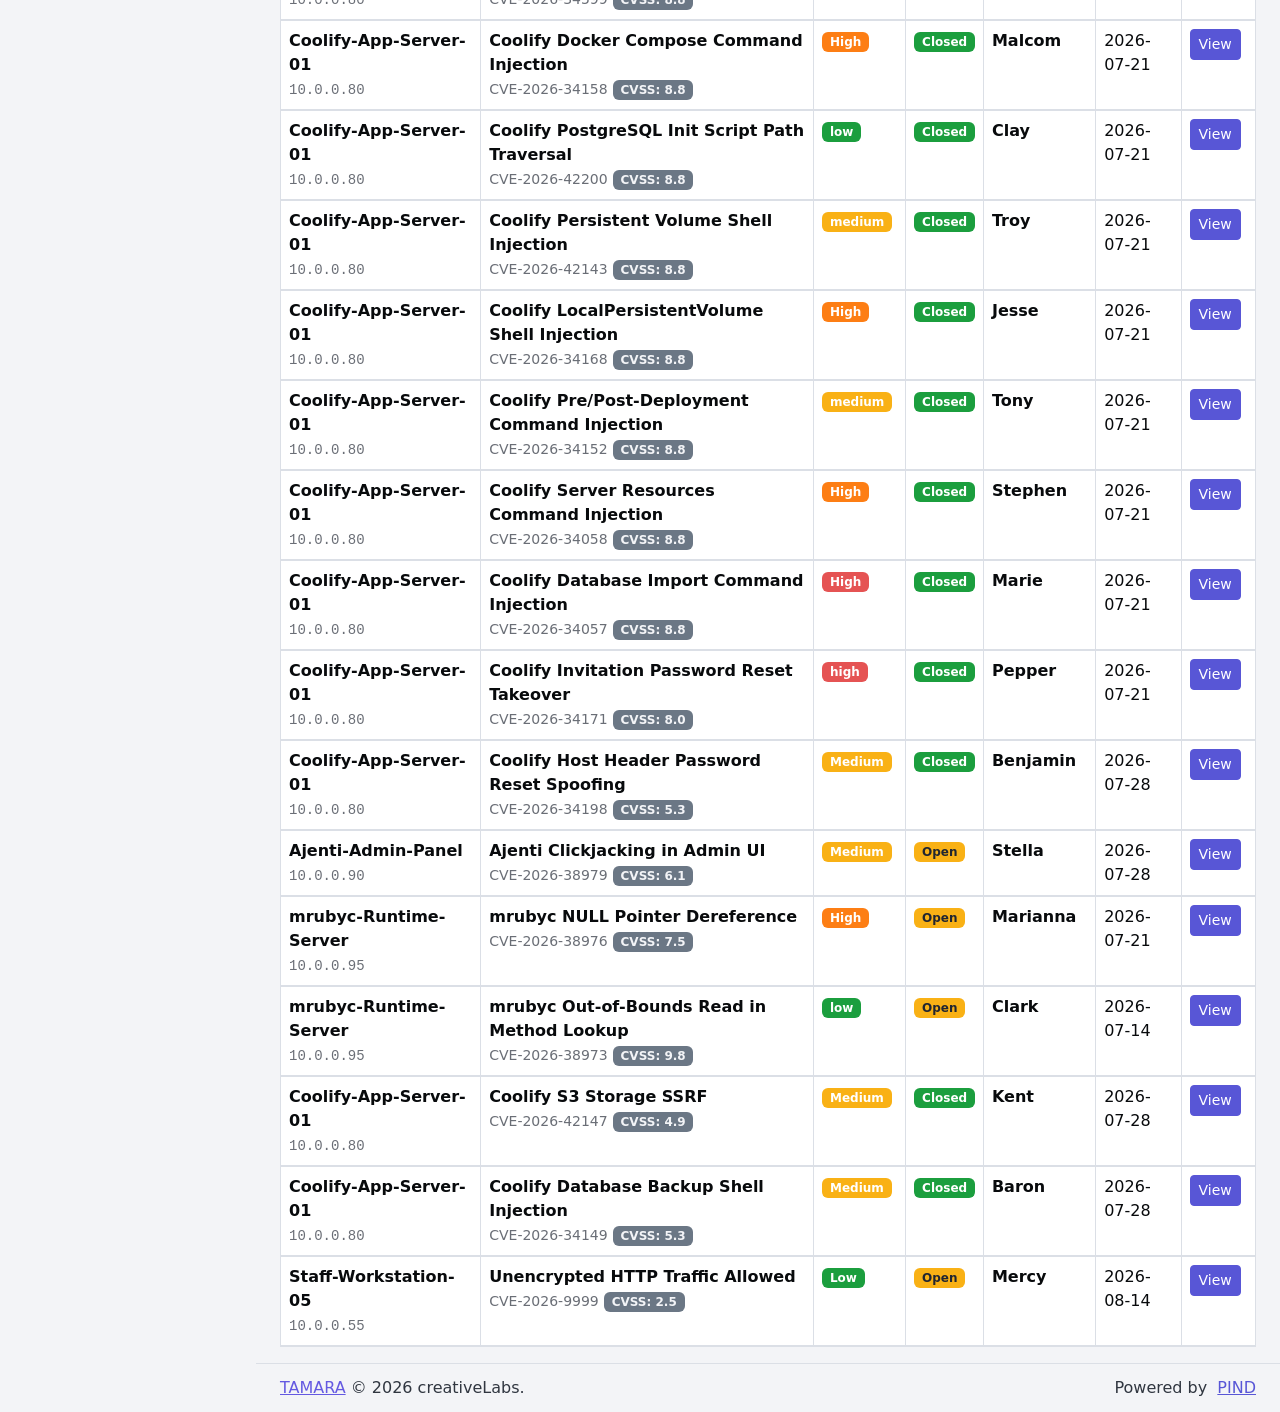
==== commit 6d4f737b: "Updated dashboard with latest Phase 1 changes" ====
--- a/dashboard.html
+++ b/dashboard.html
@@ -31,55 +31,65 @@
     <link rel="stylesheet" href="css/vendors/simplebar.css" />
     <!-- Main styles for this application-->
     <link href="css/style.css" rel="stylesheet" />
+    
     <!-- We use those styles to show code examples, you should remove them in your application.-->
     <link href="css/examples.css" rel="stylesheet" />
     <script src="js/config.js"></script>
     <script src="js/color-modes.js"></script>
+    <script src="https://cdnjs.cloudflare.com/ajax/libs/html2pdf.js/0.10.1/html2pdf.bundle.min.js"></script>
   </head>
   <body>
     <div class="sidebar sidebar-dark sidebar-fixed border-end" id="sidebar">
-      <div class="sidebar-header border-bottom">
-        <div class="sidebar-brand me-auto">
-          <span
-            style="
-              font-size: 1.2rem;
-              font-weight: 700;
-              color: #fff;
-              letter-spacing: 1px;
-            "
-            >TAMARA GATEWAY</span
-          >
-        </div>
-        <button
-          class="btn-close d-lg-none"
-          type="button"
-          data-coreui-theme="dark"
-          aria-label="Close"
-          onclick="
-            coreui.Sidebar.getInstance(
-              document.querySelector('#sidebar'),
-            ).toggle()
-          "
-        ></button>
-      </div>
-      <ul class="sidebar-nav" data-coreui="navigation" data-simplebar>
-        <li class="nav-item">
-          <a class="nav-link active" href="dashboard.html">
-            <svg
-              class="nav-icon"
-              xmlns="http://www.w3.org/2000/svg"
-              viewBox="0 0 512 512"
-            >
-              <path
-                fill="var(--ci-primary-color, currentColor)"
-                d="M425.706 142.294A240 240 0 0 0 16 312v88h144v-32H48v-56h32v-32H48v-40h32v-32H48v-40h32v-32H48v-8.833A208 208 0 0 1 208 48v32h32V48h40v32h32V48h40v32h32V48h8.833M256 464a208 208 0 0 1-144-55.706V392h32v-32h-32v-40h32v-32h-32v-40h32v-32h-32v-8.833A208 208 0 0 1 464 256c0 28.833 13.8 54.141 35.294 69.183 144.135a64.141 64.141 0 1 1 32-32 32.036 32.036 0 0 0 1-32 32"
-                class="ci-primary"
-              />
-            </svg>
-            Overview Dashboard
-          </a>
-        </li>
-      </ul>
+      <div class="sidebar-header border-bottom d-flex align-items-center justify-content-between p-3">
+    <span class="fw-bold text-white fs-5">TAMARA GATEWAY</span>
+    <div class="live-indicator">
+      <span class="pulsing-dot"></span>
+      <span>SYSTEM LIVE</span>
+    </div>
+    <button class="btn-close d-lg-none" type="button" data-coreui-theme="dark" aria-label="Close" onclick="coreui.Sidebar.getInstance(document.querySelector('#sidebar')).toggle()"></button>
+  </div>
+   <ul class="sidebar-nav" data-coreui="navigation" data-simplebar>
+    <li class="nav-title">MAIN NAVIGATION</li>
+    
+    <li class="nav-item">
+      <a class="nav-link active" href="dashboard.html">
+        <svg class="nav-icon"><use xlink:href="vendors/@coreui/icons/svg/free.svg#cil-speedometer"></use></svg>
+        Overview Dashboard
+      </a>
+    </li>
+
+    <li class="nav-item">
+      <a class="nav-link" href="javascript:void(0)" onclick="document.getElementById('upload-section')?.scrollIntoView({behavior: 'smooth'})">
+        <svg class="nav-icon"><use xlink:href="vendors/@coreui/icons/svg/free.svg#cil-cloud-upload"></use></svg>
+        Upload & Scan
+      </a>
+    </li>
+
+    <li class="nav-item">
+      <a class="nav-link" href="javascript:void(0)" onclick="document.getElementById('vulnerabilities-table')?.scrollIntoView({behavior: 'smooth'})">
+        <svg class="nav-icon"><use xlink:href="vendors/@coreui/icons/svg/free.svg#cil-shield-alt"></use></svg>
+        Host Vulnerabilities
+      </a>
+    </li>
+
+    <li class="nav-title">ANALYTICS & REPORTS</li>
+
+    <li class="nav-item">
+      <a class="nav-link" id="exportPdfBtn" href="javascript:void(0)">
+        <svg class="nav-icon"><use xlink:href="vendors/@coreui/icons/svg/free.svg#cil-description"></use></svg>
+        Export PDF Report
+      </a>
+    </li>
+
+    <li class="nav-title">SYSTEM CONTROL</li>
+
+    <li class="nav-item">
+      <a class="nav-link text-danger" href="index.html">
+        <svg class="nav-icon"><use xlink:href="vendors/@coreui/icons/svg/free.svg#cil-account-logout"></use></svg>
+        Logout
+      </a>
+    </li>
+</ul>
       <!-- End of sidebar-->
       <div class="sidebar-footer border-top d-none d-md-flex">
         <button
@@ -448,18 +458,28 @@
             </li>
           </ul>
         </div>
-        <div class="container-fluid px-4">
+       <div class="container-fluid px-4 d-flex justify-content-between align-items-center">
           <nav aria-label="breadcrumb">
             <ol class="breadcrumb my-0">
               <li class="breadcrumb-item active"><span>Home</span></li>
             </ol>
           </nav>
+          <!-- Export PDF Button -->
+ <!-- Action Buttons Group -->
+<div class="d-flex align-items-center gap-2">
+  <button id="export-pdf-btn" class="btn btn-primary btn-sm" onclick="exportExecutiveSummary()">
+    Export PDF
+  </button>
+  <button class="btn btn-outline-danger btn-sm" onclick="clearReport()">
+    Clear Report
+  </button>
+</div>
         </div>
       </header>
       <div class="body flex-grow-1">
         <div class="container-lg px-4">
           <!-- Search Bar Component -->
-          <div class="row mb-3">
+          <div class="row mb-3 justify-content-center">
             <div class="col-md-6">
               <div class="input-group">
                 <span class="input-group-text bg-light"
@@ -475,6 +495,49 @@
             </div>
           </div>
           <!-- The metric card-->
+          <!-- REPORT METADATA & GLOBAL RISK SCORE (Bigger & Prominent) -->
+          <div class="row align-items-center mb-4">
+            <!-- Left Side: File Name and Live Timestamp -->
+            <div class="col-md-6 mb-3 mb-md-0 text-muted small">
+              <div>
+                <strong>Current Report:</strong>
+                <span id="report-name" class="text-primary fw-semibold"
+                  >No report uploaded</span
+                >
+              </div>
+              <div>
+                <strong>Last Scan:</strong>
+                <span id="scan-timestamp">-- -- ---- • --:--</span>
+              </div>
+            </div>
+
+            <!-- Right Side: Dedicated Prominent Global Risk Score Card -->
+            <div class="col-md-6 d-flex justify-content-md-end">
+              <div
+                class="card border-start border-start-4 border-start-danger px-4 py-3 shadow-sm animate__animated animate__fadeIn"
+                style="
+                  transform: scale(1.05);
+                  min-width: 250px;
+                  background-color: #fdf2f2;
+                  z-index: 2;
+                "
+              >
+                <div
+                  class="text-danger small text-uppercase fw-bold tracking-wider"
+                >
+                  Global Risk Score
+                </div>
+                <div
+                  class="fs-2 fw-bold text-danger mt-1"
+                  id="global-risk-score"
+                >
+                  0%
+                </div>
+              </div>
+            </div>
+          </div>
+
+          <!-- METRICS ROW (The 4 Equal Pillars) -->
           <div class="row mb-4">
             <!-- Total Vulnerabilities Card -->
             <div class="col-6 col-lg-3">
@@ -539,6 +602,21 @@
             </div>
           </div>
           <!-- ⬆️ END OF METRICS ROW ⬆️ -->
+
+          <!-- Upload Section -->
+          <div class="card mb-4">
+            <div class="card-body">
+              <h5 class="card-title">Upload Vulnerability Report</h5>
+              <div class="input-group">
+                <input
+                  type="file"
+                  class="form-control"
+                  id="vulnerabilityUpload"
+                  accept=".json"
+                />
+              </div>
+            </div>
+          </div>
 
           <!-- Table Wrapper -->
           <div class="table-responsive">
@@ -549,17 +627,21 @@
                   <th>Vulnerability Title</th>
                   <th>Severity</th>
                   <th>Status</th>
+                  <th>Assigned To</th>
                   <th>Due Date</th>
                   <th>Action</th>
                   <!-- This is the button to click -->
                 </tr>
               </thead>
               <tbody id="vulnerability-table-body">
-                <tr>
-                  <td>Server-01</td>
+                <tr class="vulnerability-row">
+                  <td><strong>Server-01</strong></td>
                   <td>Weak SSH Config</td>
-                  <td><span class="badge bg-warning">Medium</span></td>
-                  <td>Open</td>
+                  <td>
+                    <span class="badge bg-warning text-dark">Medium</span>
+                  </td>
+                  <td><span class="badge bg-danger text-white">Open</span></td>
+                  <td><strong>Mariana</strong></td>
                   <td>2026-07-20</td>
                   <td>
                     <button
@@ -599,6 +681,7 @@
           </div>
         </div>
       </div>
+
       <footer class="footer px-4">
         <div>
           <span
@@ -634,6 +717,9 @@
       });
     </script>
 
+    <!-- Place this right before the closing </body> tag -->
+    <script src="parser.js"></script>
     <script src="dashboard.js"></script>
+    <script></script>
   </body>
 </html>
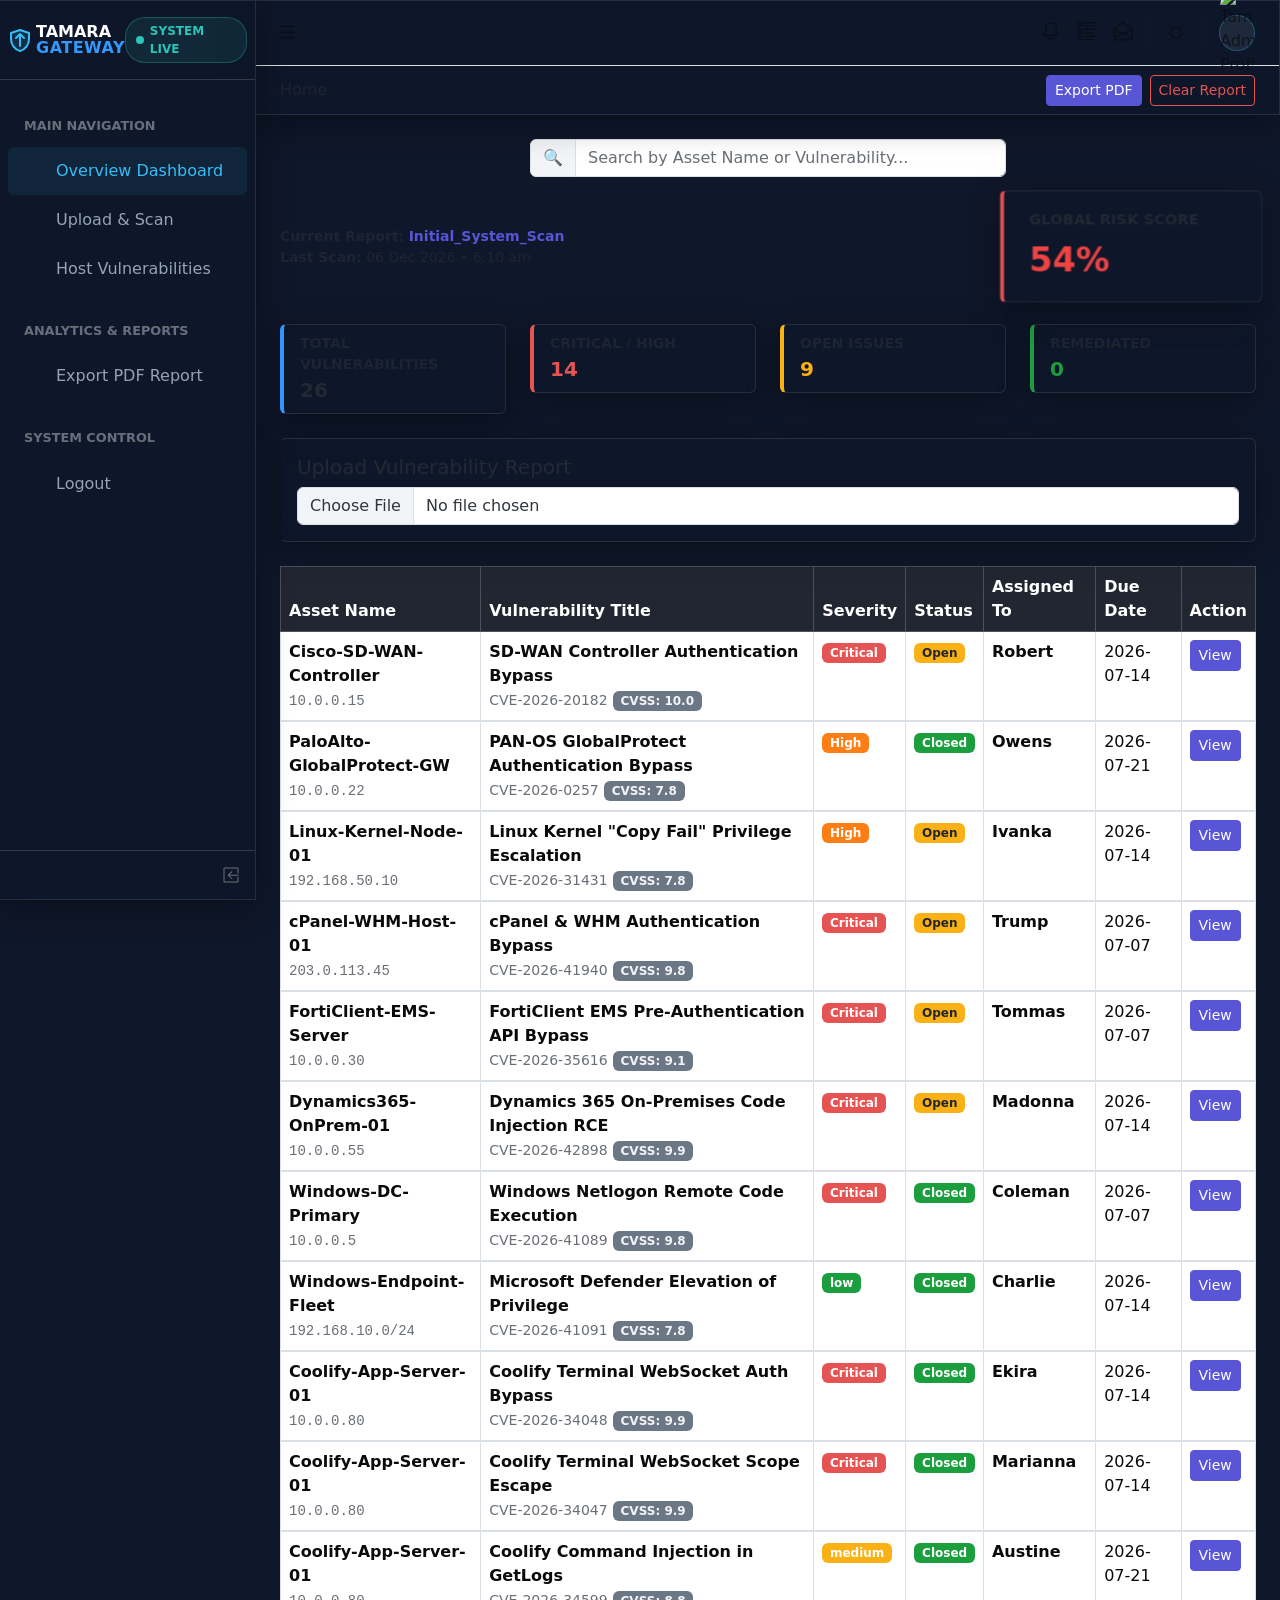
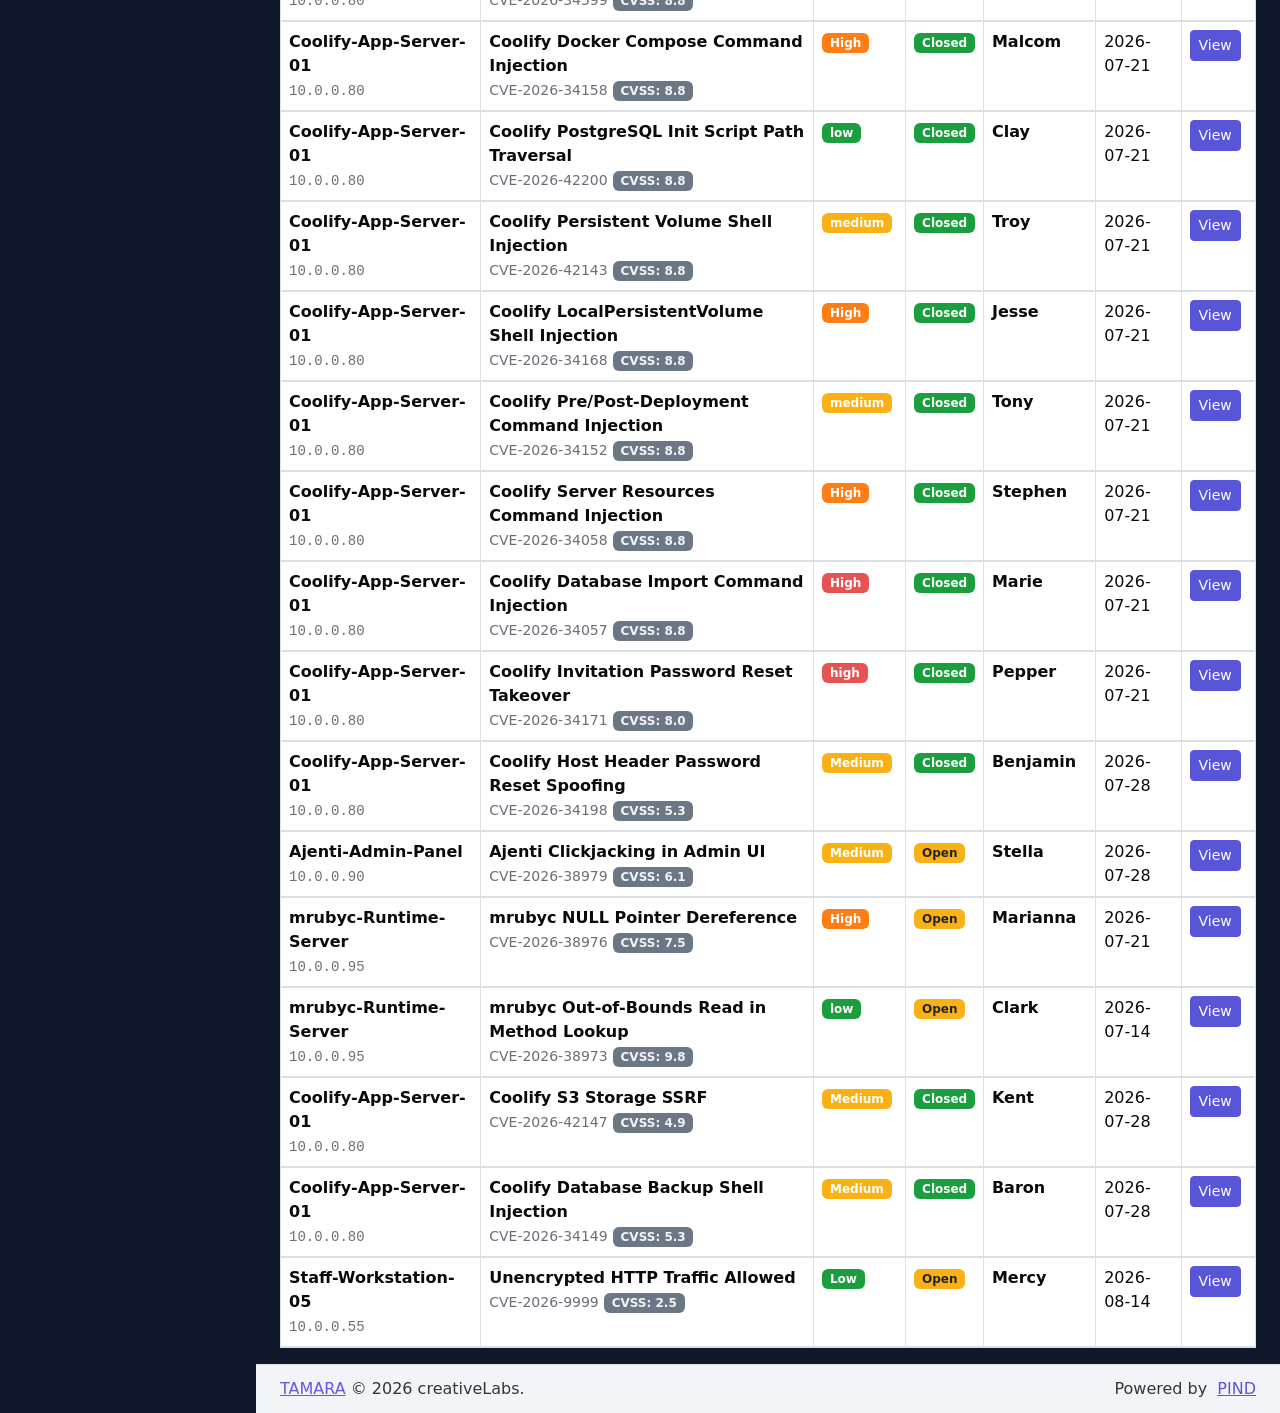
==== commit 1158b875: "Phase 2 additions: interactive modal and UI updates" ====
--- a/dashboard.html
+++ b/dashboard.html
@@ -31,7 +31,7 @@
     <link rel="stylesheet" href="css/vendors/simplebar.css" />
     <!-- Main styles for this application-->
     <link href="css/style.css" rel="stylesheet" />
-    
+
     <!-- We use those styles to show code examples, you should remove them in your application.-->
     <link href="css/examples.css" rel="stylesheet" />
     <script src="js/config.js"></script>
@@ -40,56 +40,130 @@
   </head>
   <body>
     <div class="sidebar sidebar-dark sidebar-fixed border-end" id="sidebar">
-      <div class="sidebar-header border-bottom d-flex align-items-center justify-content-between p-3">
-    <span class="fw-bold text-white fs-5">TAMARA GATEWAY</span>
-    <div class="live-indicator">
-      <span class="pulsing-dot"></span>
-      <span>SYSTEM LIVE</span>
-    </div>
-    <button class="btn-close d-lg-none" type="button" data-coreui-theme="dark" aria-label="Close" onclick="coreui.Sidebar.getInstance(document.querySelector('#sidebar')).toggle()"></button>
-  </div>
-   <ul class="sidebar-nav" data-coreui="navigation" data-simplebar>
-    <li class="nav-title">MAIN NAVIGATION</li>
-    
-    <li class="nav-item">
-      <a class="nav-link active" href="dashboard.html">
-        <svg class="nav-icon"><use xlink:href="vendors/@coreui/icons/svg/free.svg#cil-speedometer"></use></svg>
-        Overview Dashboard
-      </a>
-    </li>
-
-    <li class="nav-item">
-      <a class="nav-link" href="javascript:void(0)" onclick="document.getElementById('upload-section')?.scrollIntoView({behavior: 'smooth'})">
-        <svg class="nav-icon"><use xlink:href="vendors/@coreui/icons/svg/free.svg#cil-cloud-upload"></use></svg>
-        Upload & Scan
-      </a>
-    </li>
-
-    <li class="nav-item">
-      <a class="nav-link" href="javascript:void(0)" onclick="document.getElementById('vulnerabilities-table')?.scrollIntoView({behavior: 'smooth'})">
-        <svg class="nav-icon"><use xlink:href="vendors/@coreui/icons/svg/free.svg#cil-shield-alt"></use></svg>
-        Host Vulnerabilities
-      </a>
-    </li>
-
-    <li class="nav-title">ANALYTICS & REPORTS</li>
-
-    <li class="nav-item">
-      <a class="nav-link" id="exportPdfBtn" href="javascript:void(0)">
-        <svg class="nav-icon"><use xlink:href="vendors/@coreui/icons/svg/free.svg#cil-description"></use></svg>
-        Export PDF Report
-      </a>
-    </li>
-
-    <li class="nav-title">SYSTEM CONTROL</li>
-
-    <li class="nav-item">
-      <a class="nav-link text-danger" href="index.html">
-        <svg class="nav-icon"><use xlink:href="vendors/@coreui/icons/svg/free.svg#cil-account-logout"></use></svg>
-        Logout
-      </a>
-    </li>
-</ul>
+    <div class="sidebar-header border-bottom d-flex align-items-center justify-content-between px-2 py-3">
+      <div class="d-flex align-items-center gap-1 text-nowrap">
+          <svg
+            width="24"
+            height="24"
+            viewBox="0 0 24 24"
+            fill="none"
+            xmlns="http://www.w3.org/2000/svg"
+            style="min-width: 24px"
+          >
+            <path
+              d="M12 2L3 5V11C3 16.55 6.84 21.74 12 23C17.16 21.74 21 16.55 21 11V5L12 2Z"
+              fill="rgba(56, 189, 248, 0.15)"
+              stroke="#38bdf8"
+              stroke-width="2"
+              stroke-linejoin="round"
+            />
+            <path
+              d="M12 6V18M8 10L12 6L16 10"
+              stroke="#38bdf8"
+              stroke-width="2"
+              stroke-linecap="round"
+              stroke-linejoin="round"
+            />
+          </svg>
+         <div class="d-flex flex-column lh-1">
+  <span class="fw-bold text-white fs-6">TAMARA</span>
+  <span class="text-info fw-semibold" style="font-size: 1rem; letter-spacing: 0.5px;">GATEWAY</span>
+</div>
+        </div>
+        <div class="live-indicator">
+          <span class="pulsing-dot"></span>
+          <span>SYSTEM LIVE</span>
+        </div>
+        <button
+          class="btn-close d-lg-none"
+          type="button"
+          data-coreui-theme="dark"
+          aria-label="Close"
+          onclick="
+            coreui.Sidebar.getInstance(
+              document.querySelector('#sidebar'),
+            ).toggle()
+          "
+        ></button>
+      </div>
+      <ul class="sidebar-nav" data-coreui="navigation" data-simplebar>
+        <li class="nav-title">MAIN NAVIGATION</li>
+
+        <li class="nav-item">
+          <a class="nav-link active" href="dashboard.html">
+            <svg class="nav-icon">
+              <use
+                xlink:href="vendors/@coreui/icons/svg/free.svg#cil-speedometer"
+              ></use>
+            </svg>
+            Overview Dashboard
+          </a>
+        </li>
+
+        <li class="nav-item">
+          <a
+            class="nav-link"
+            href="javascript:void(0)"
+            onclick="
+              document
+                .getElementById('upload-section')
+                ?.scrollIntoView({ behavior: 'smooth' })
+            "
+          >
+            <svg class="nav-icon">
+              <use
+                xlink:href="vendors/@coreui/icons/svg/free.svg#cil-cloud-upload"
+              ></use>
+            </svg>
+            Upload & Scan
+          </a>
+        </li>
+
+        <li class="nav-item">
+          <a
+            class="nav-link"
+            href="javascript:void(0)"
+            onclick="
+              document
+                .getElementById('vulnerabilities-table')
+                ?.scrollIntoView({ behavior: 'smooth' })
+            "
+          >
+            <svg class="nav-icon">
+              <use
+                xlink:href="vendors/@coreui/icons/svg/free.svg#cil-shield-alt"
+              ></use>
+            </svg>
+            Host Vulnerabilities
+          </a>
+        </li>
+
+        <li class="nav-title">ANALYTICS & REPORTS</li>
+
+        <li class="nav-item">
+          <a class="nav-link" id="exportPdfBtn" href="javascript:void(0)">
+            <svg class="nav-icon">
+              <use
+                xlink:href="vendors/@coreui/icons/svg/free.svg#cil-description"
+              ></use>
+            </svg>
+            Export PDF Report
+          </a>
+        </li>
+
+        <li class="nav-title">SYSTEM CONTROL</li>
+
+        <li class="nav-item">
+          <a class="nav-link text-danger" href="index.html">
+            <svg class="nav-icon">
+              <use
+                xlink:href="vendors/@coreui/icons/svg/free.svg#cil-account-logout"
+              ></use>
+            </svg>
+            Logout
+          </a>
+        </li>
+      </ul>
       <!-- End of sidebar-->
       <div class="sidebar-footer border-top d-none d-md-flex">
         <button
@@ -275,8 +349,8 @@
                 <div class="avatar avatar-md">
                   <img
                     class="avatar-img"
-                    src="assets/img/avatars/8.jpg"
-                    alt="user@email.com"
+                    src="https://ui-avatars.com/api/?name=Tamara+Admin&background=0f172a&color=38bdf8&bold=true"
+                    alt="Tamara Admin Profile"
                   />
                 </div>
               </a>
@@ -458,22 +532,31 @@
             </li>
           </ul>
         </div>
-       <div class="container-fluid px-4 d-flex justify-content-between align-items-center">
+        <div
+          class="container-fluid px-4 d-flex justify-content-between align-items-center"
+        >
           <nav aria-label="breadcrumb">
             <ol class="breadcrumb my-0">
               <li class="breadcrumb-item active"><span>Home</span></li>
             </ol>
           </nav>
           <!-- Export PDF Button -->
- <!-- Action Buttons Group -->
-<div class="d-flex align-items-center gap-2">
-  <button id="export-pdf-btn" class="btn btn-primary btn-sm" onclick="exportExecutiveSummary()">
-    Export PDF
-  </button>
-  <button class="btn btn-outline-danger btn-sm" onclick="clearReport()">
-    Clear Report
-  </button>
-</div>
+          <!-- Action Buttons Group -->
+          <div class="d-flex align-items-center gap-2">
+            <button
+              id="export-pdf-btn"
+              class="btn btn-primary btn-sm"
+              onclick="exportExecutiveSummary()"
+            >
+              Export PDF
+            </button>
+            <button
+              class="btn btn-outline-danger btn-sm"
+              onclick="clearReport()"
+            >
+              Clear Report
+            </button>
+          </div>
         </div>
       </header>
       <div class="body flex-grow-1">
@@ -514,25 +597,14 @@
             <!-- Right Side: Dedicated Prominent Global Risk Score Card -->
             <div class="col-md-6 d-flex justify-content-md-end">
               <div
-                class="card border-start border-start-4 border-start-danger px-4 py-3 shadow-sm animate__animated animate__fadeIn"
-                style="
-                  transform: scale(1.05);
-                  min-width: 250px;
-                  background-color: #fdf2f2;
-                  z-index: 2;
-                "
+                class="card border-start border-start-4 px-4 py-3 shadow-sm animate__animated animate__fadeIn"
+                id="global-risk-card"
+                style="transform: scale(1.05); min-width: 250px; z-index: 2"
               >
-                <div
-                  class="text-danger small text-uppercase fw-bold tracking-wider"
-                >
+                <div class="small text-uppercase fw-bold tracking-wider">
                   Global Risk Score
                 </div>
-                <div
-                  class="fs-2 fw-bold text-danger mt-1"
-                  id="global-risk-score"
-                >
-                  0%
-                </div>
+                <div class="fs-2 fw-bold mt-1" id="global-risk-score">0%</div>
               </div>
             </div>
           </div>
@@ -604,7 +676,7 @@
           <!-- ⬆️ END OF METRICS ROW ⬆️ -->
 
           <!-- Upload Section -->
-          <div class="card mb-4">
+          <div class="card mb-4" id="upload-section">
             <div class="card-body">
               <h5 class="card-title">Upload Vulnerability Report</h5>
               <div class="input-group">
